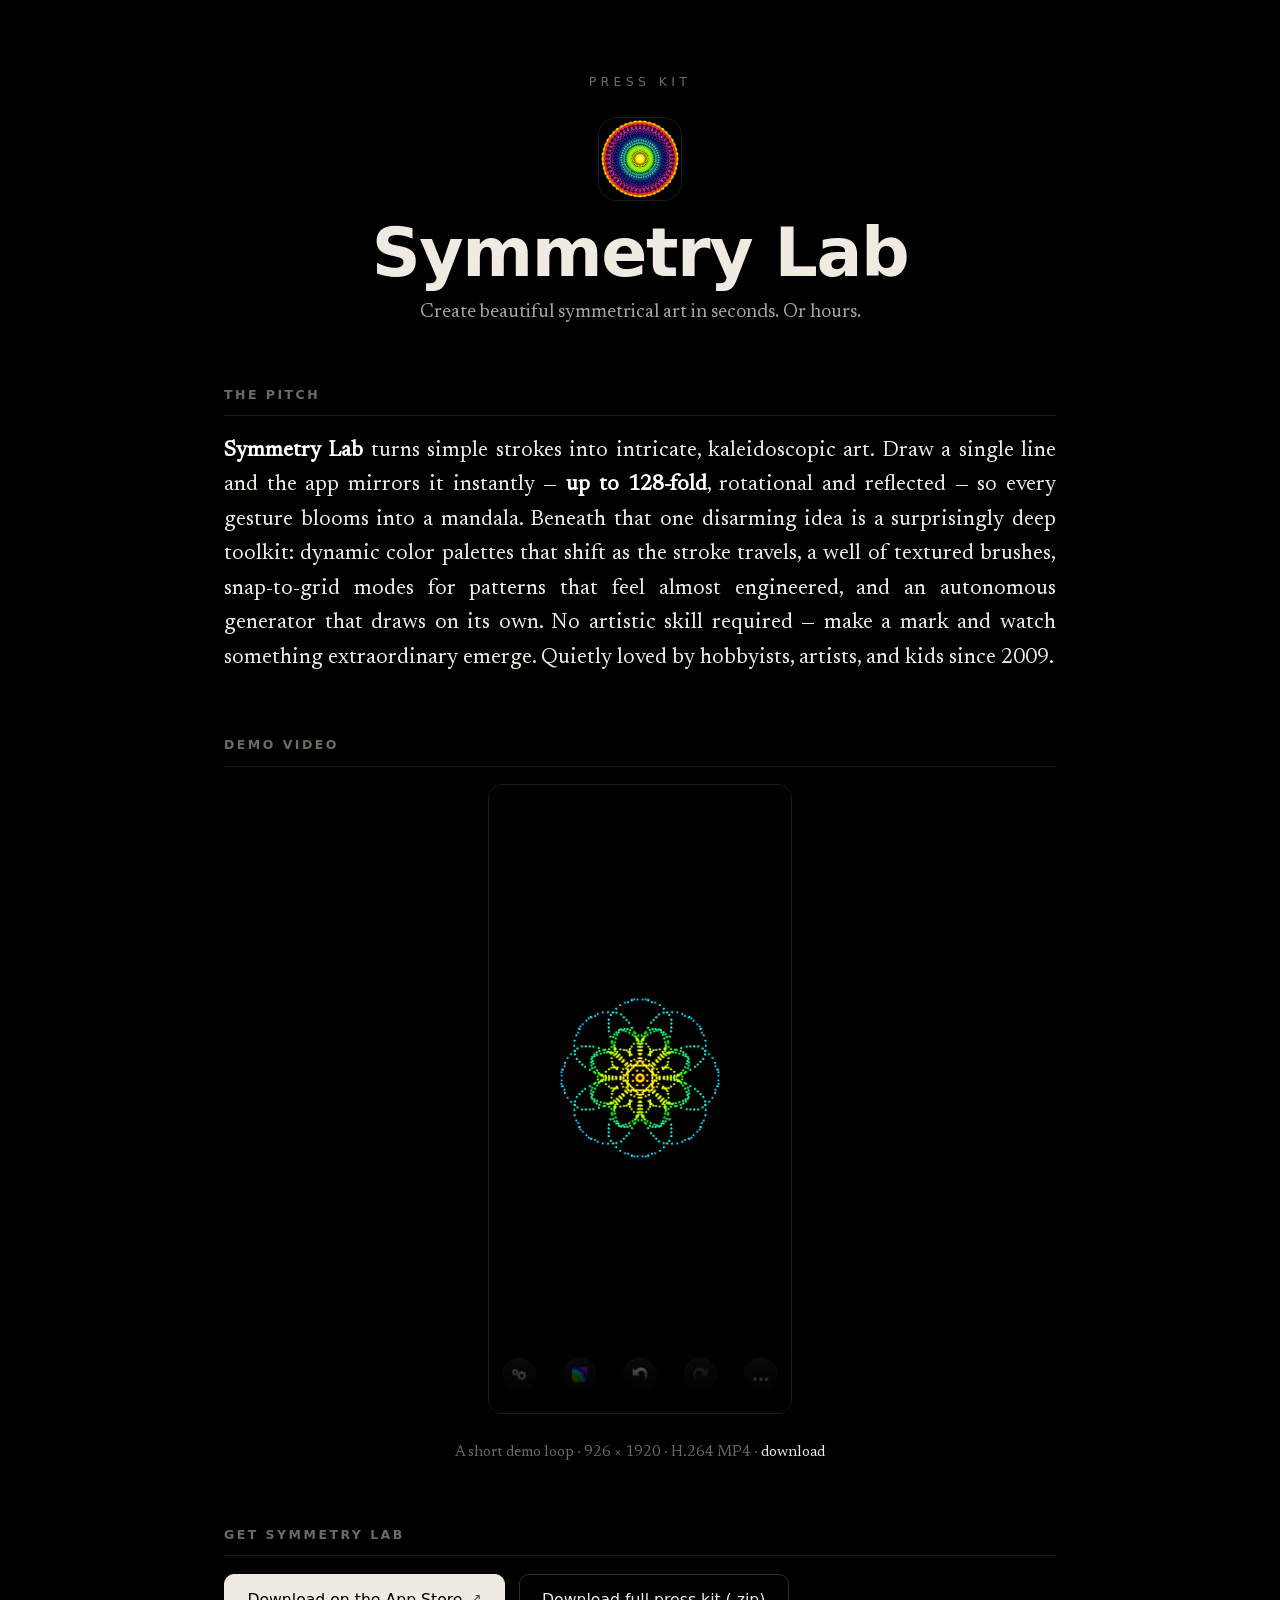
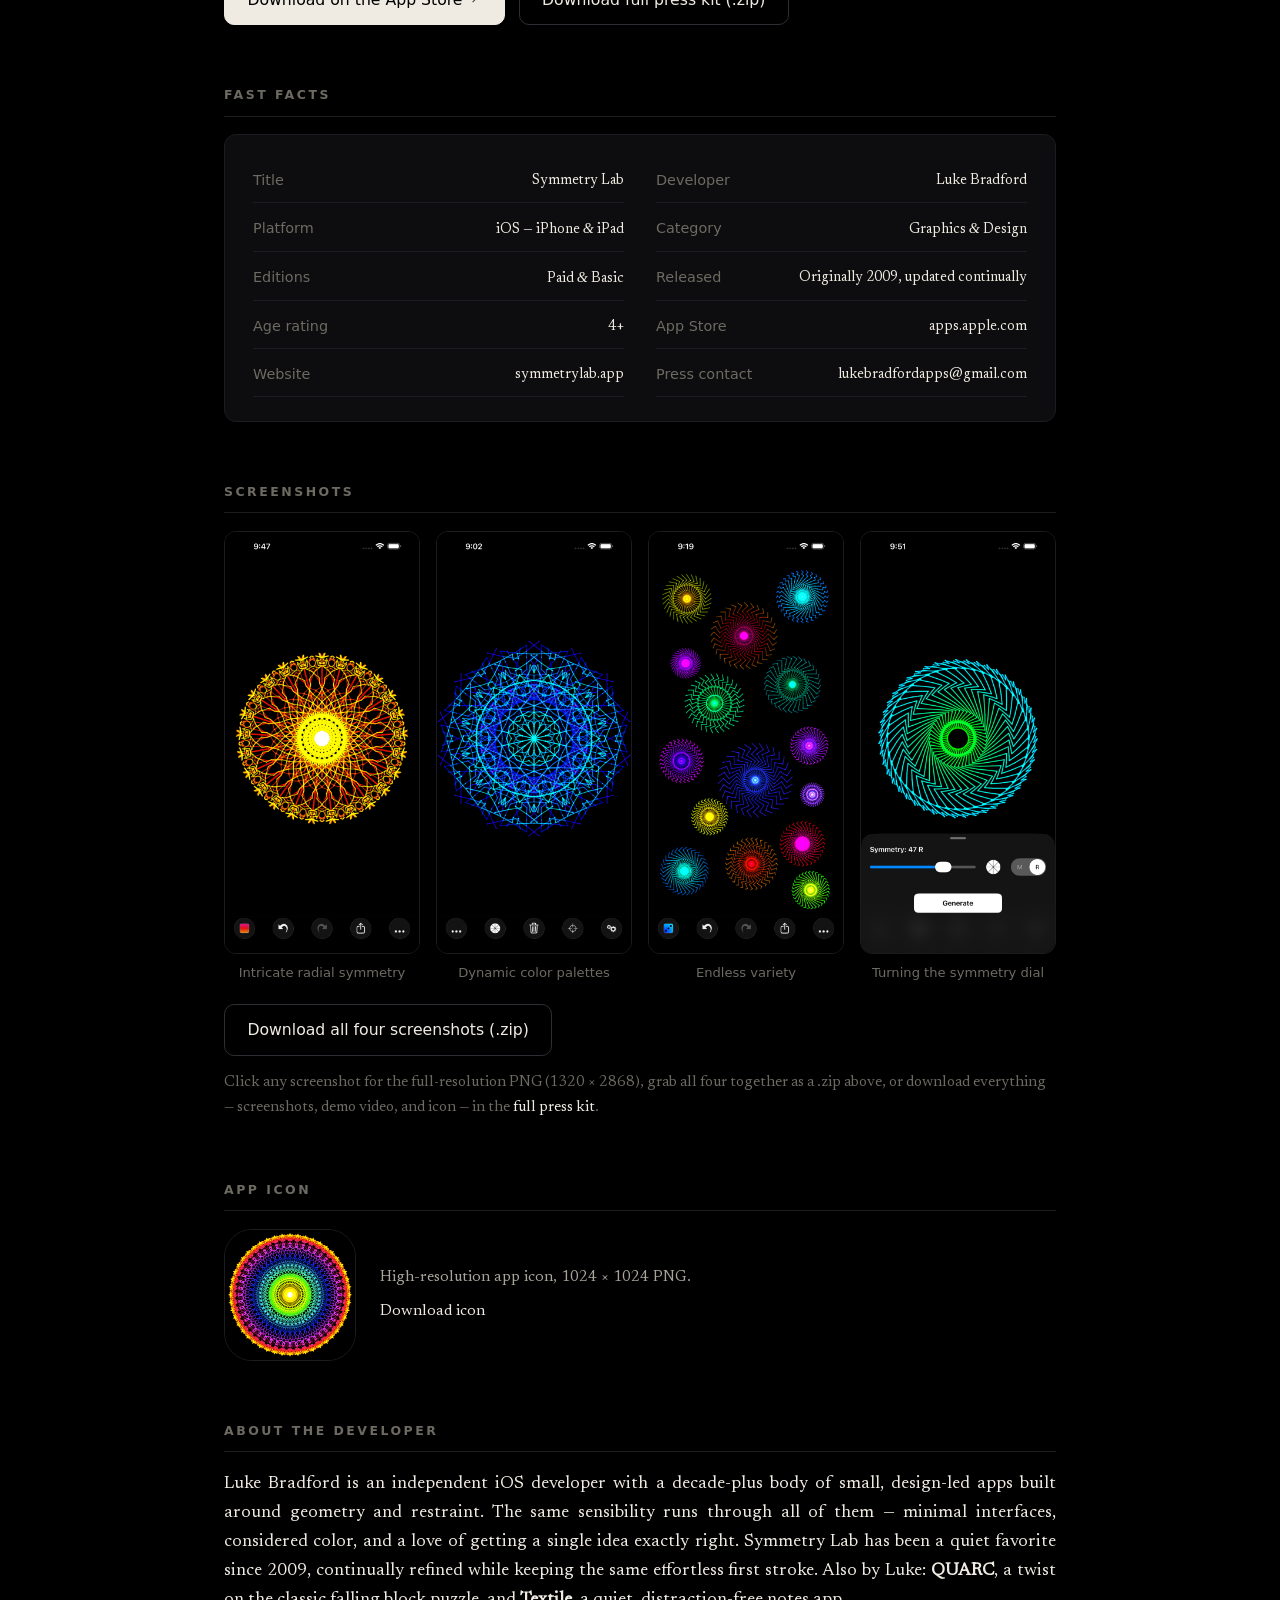
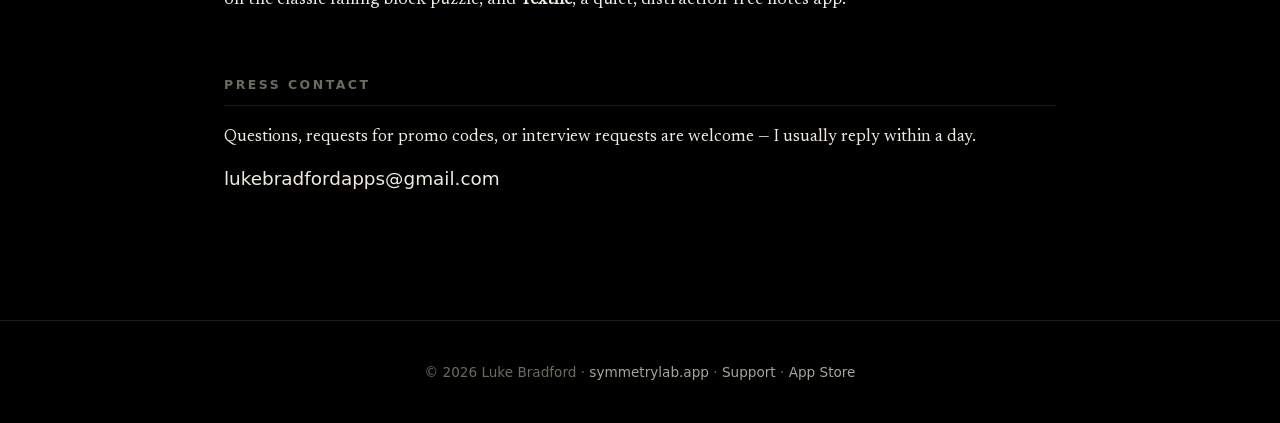
==== press/index.html @ aeed2c5f "Add press kit" ====
<!doctype html>
<html lang="en">
<head>
    <meta charset="UTF-8">
    <meta name="viewport" content="width=device-width, initial-scale=1.0">
    <title>Symmetry Lab — Press Kit</title>
    <meta name="description" content="Press kit for Symmetry Lab, an iOS app that turns simple strokes into intricate symmetrical art. Pitch, screenshots, demo video, app icon, and developer info — everything you need to write about the app.">
    <link rel="canonical" href="https://symmetrylab.app/press/">
    <link rel="icon" href="/assets/images/favicon.ico">
    <link rel="apple-touch-icon" href="/assets/images/icon-180.png">

    <!-- Social / link previews (this page gets shared between editors) -->
    <meta property="og:type" content="website">
    <meta property="og:url" content="https://symmetrylab.app/press/">
    <meta property="og:title" content="Symmetry Lab — Press Kit">
    <meta property="og:description" content="An iOS app that turns simple strokes into intricate symmetrical art. Pitch, screenshots, demo video, icon, and contact — all in one place.">
    <meta property="og:image" content="https://symmetrylab.app/assets/images/og-image.png">
    <meta name="twitter:card" content="summary_large_image">
    <meta name="twitter:title" content="Symmetry Lab — Press Kit">
    <meta name="twitter:description" content="Everything you need to write about Symmetry Lab.">
    <meta name="twitter:image" content="https://symmetrylab.app/assets/images/og-image.png">
    <meta name="theme-color" content="#000000">

    <style>
        @font-face {
            font-family: 'Newsreader';
            font-style: normal;
            font-weight: 400;
            font-display: swap;
            src: url('/assets/fonts/newsreader.woff2') format('woff2');
        }

        * { margin: 0; padding: 0; box-sizing: border-box; }

        :root {
            --bg:          #000000;
            --card:        #0d0d0f;
            --ink:         #f0ebe2;
            --ink-dim:     #a9a49b;
            --ink-muted:   #6d6a62;
            --rule:        #1c1c20;
            --rule-strong: #2e2e34;

            --font-display: -apple-system, BlinkMacSystemFont, "SF Pro Display", "Segoe UI", system-ui, sans-serif;
            --font-body:    'Newsreader', Georgia, 'Times New Roman', serif;
        }

        html { scroll-behavior: smooth; }
        @media (prefers-reduced-motion: reduce) { html { scroll-behavior: auto; } }

        body {
            font-family: var(--font-body);
            background: var(--bg);
            color: var(--ink);
            min-height: 100vh;
            font-size: 1.0625rem;
            line-height: 1.65;
            -webkit-font-smoothing: antialiased;
            -moz-osx-font-smoothing: grayscale;
            text-rendering: optimizeLegibility;
        }

        a { color: var(--ink); text-decoration: none; text-underline-offset: 0.2em; }
        a:hover { text-decoration: underline; text-decoration-color: var(--ink-dim); }
        ::selection { background: var(--ink); color: var(--bg); }

        /* ---------- header ---------- */
        header {
            text-align: center;
            padding: 4.5rem 1.5rem 1rem;
        }
        header .eyebrow {
            font-family: var(--font-display);
            font-size: 0.78rem;
            letter-spacing: 0.35em;
            text-transform: uppercase;
            color: var(--ink-muted);
            margin-bottom: 1.5rem;
        }
        header .app-icon {
            display: block;
            width: 84px;
            height: 84px;
            margin: 0 auto 1.1rem;
            border-radius: 19px;
            border: 1px solid var(--rule);
        }
        header .wordmark {
            font-family: var(--font-display);
            font-weight: 600;
            letter-spacing: -0.02em;
            font-size: clamp(2.75rem, 7vw, 4.25rem);
            line-height: 1.02;
        }
        header .tagline {
            font-size: 1.2rem;
            color: var(--ink-dim);
            margin-top: 0.6rem;
        }

        /* ---------- layout ---------- */
        main {
            max-width: 880px;
            margin: 0 auto;
            padding: 2.5rem 1.5rem 4rem;
        }
        section { margin-bottom: 3.75rem; }

        h2 {
            font-family: var(--font-display);
            font-size: 0.78rem;
            font-weight: 600;
            letter-spacing: 0.2em;
            text-transform: uppercase;
            color: var(--ink-muted);
            margin-bottom: 1.1rem;
            padding-bottom: 0.6rem;
            border-bottom: 1px solid var(--rule);
        }

        .pitch {
            font-size: 1.35rem;
            line-height: 1.6;
            color: var(--ink);
            text-align: justify;
        }
        .pitch strong { color: #fff; font-weight: 600; }

        /* classic italic ampersand */
        .amp {
            font-family: Baskerville, "Goudy Old Style", Palatino, "Book Antiqua", Georgia, serif;
            font-style: italic;
            font-weight: 400;
        }

        /* ---------- buttons ---------- */
        .actions {
            display: flex;
            flex-wrap: wrap;
            gap: 0.85rem;
            margin-top: 0.5rem;
        }
        .btn {
            font-family: var(--font-display);
            display: inline-flex;
            align-items: center;
            gap: 0.5rem;
            padding: 0.75rem 1.4rem;
            border: 1px solid var(--rule-strong);
            border-radius: 10px;
            color: var(--ink);
            font-size: 0.98rem;
            font-weight: 500;
            transition: background 0.2s, border-color 0.2s, color 0.2s;
        }
        .btn:hover { text-decoration: none; }
        .btn-primary { background: var(--ink); color: #000; border-color: var(--ink); }
        .btn-primary:hover { background: #fff; border-color: #fff; }
        .btn-ghost:hover { background: #14141a; border-color: #4a4a55; }
        .btn .arrow { font-size: 0.85em; opacity: 0.7; }

        /* ---------- fast facts ---------- */
        .facts {
            display: grid;
            grid-template-columns: repeat(auto-fit, minmax(240px, 1fr));
            gap: 0.25rem 2rem;
            background: var(--card);
            border: 1px solid var(--rule);
            border-radius: 12px;
            padding: 1.5rem 1.75rem;
        }
        .facts .row {
            display: flex;
            flex-wrap: wrap;
            justify-content: space-between;
            gap: 0.15rem 1rem;
            padding: 0.6rem 0;
            border-bottom: 1px solid var(--rule);
        }
        .facts .row .k { font-family: var(--font-display); color: var(--ink-muted); font-size: 0.9rem; white-space: nowrap; }
        .facts .row .v { color: var(--ink); font-size: 0.9rem; text-align: right; min-width: 0; overflow-wrap: anywhere; }

        /* ---------- screenshots ---------- */
        .shots {
            display: grid;
            grid-template-columns: repeat(auto-fit, minmax(170px, 1fr));
            gap: 1rem;
        }
        .shots figure { margin: 0; display: flex; flex-direction: column; gap: 0.5rem; }
        .shots a {
            display: block;
            border-radius: 12px;
            overflow: hidden;
            border: 1px solid var(--rule);
            transition: border-color 0.2s, transform 0.2s;
        }
        .shots a:hover { border-color: #4a4a55; transform: translateY(-2px); }
        .shots img { display: block; width: 100%; height: auto; }
        .shots figcaption { font-family: var(--font-display); font-size: 0.82rem; color: var(--ink-muted); text-align: center; }
        .hint { font-size: 0.95rem; color: var(--ink-muted); margin-top: 0.9rem; }

        /* ---------- video ---------- */
        .video-wrap { text-align: center; }
        video {
            max-width: 100%;
            max-height: 70vh;
            border-radius: 14px;
            border: 1px solid var(--rule);
            background: #000;
        }

        /* ---------- icon ---------- */
        .icon-block {
            display: flex;
            align-items: center;
            gap: 1.5rem;
            flex-wrap: wrap;
        }
        .icon-block img {
            width: 132px;
            height: 132px;
            border-radius: 28px;
            border: 1px solid var(--rule);
        }
        .icon-block .meta { color: var(--ink-dim); font-size: 0.98rem; }
        .icon-block .meta a { display: inline-block; margin-top: 0.5rem; }

        /* ---------- developer / contact ---------- */
        .bio { font-size: 1.1rem; color: var(--ink); text-align: justify; }
        #contact p { text-align: justify; }
        .contact-email { font-family: var(--font-display); font-size: 1.15rem; font-weight: 500; }

        footer {
            font-family: var(--font-display);
            text-align: center;
            padding: 2.5rem 1.5rem;
            font-size: 0.85rem;
            color: var(--ink-muted);
            border-top: 1px solid var(--rule);
        }
        footer a { color: var(--ink-dim); }

        @media (max-width: 520px) {
            header { padding-top: 3rem; }
            .pitch { font-size: 1.15rem; }
        }
    </style>
</head>
<body>
    <header>
        <p class="eyebrow">Press Kit</p>
        <img class="app-icon" src="assets/symmetry-lab-app-icon-1024.png" alt="Symmetry Lab app icon" width="84" height="84">
        <h1 class="wordmark">Symmetry Lab</h1>
        <p class="tagline">Create beautiful symmetrical art in seconds. Or hours.</p>
    </header>

    <main>
        <!-- One-paragraph pitch -->
        <section id="pitch">
            <h2>The Pitch</h2>
            <p class="pitch"><strong>Symmetry Lab</strong> turns simple strokes into intricate, kaleidoscopic art. Draw a single line and the app mirrors it instantly — <strong>up to 128-fold</strong>, rotational and reflected — so every gesture blooms into a mandala. Beneath that one disarming idea is a surprisingly deep toolkit: dynamic color palettes that shift as the stroke travels, a well of textured brushes, snap-to-grid modes for patterns that feel almost engineered, and an autonomous generator that draws on its own. No artistic skill required — make a mark and watch something extraordinary emerge. Quietly loved by hobbyists, artists, and kids since 2009.</p>
        </section>

        <!-- Demo video -->
        <section id="video">
            <h2>Demo Video</h2>
            <div class="video-wrap">
                <video controls autoplay muted loop playsinline preload="auto" poster="assets/symmetry-lab-demo-poster.jpg">
                    <source src="assets/symmetry-lab-demo.mp4" type="video/mp4">
                    <p>Your browser can't play this clip inline. <a href="assets/symmetry-lab-demo.mp4">Download the demo video (MP4)</a>.</p>
                </video>
                <p class="hint">A short demo loop · 926 × 1920 · H.264 MP4 · <a href="assets/symmetry-lab-demo.mp4" download>download</a></p>
            </div>
        </section>

        <!-- Download / links -->
        <section id="get">
            <h2>Get Symmetry Lab</h2>
            <div class="actions">
                <a class="btn btn-primary" href="https://apps.apple.com/us/app/symmetry-lab/id327084012">Download on the App Store <span class="arrow">↗</span></a>
                <a class="btn btn-ghost" href="symmetry-lab-press-kit.zip" download>Download full press kit (.zip)</a>
            </div>
        </section>

        <!-- Fast facts -->
        <section id="facts">
            <h2>Fast Facts</h2>
            <div class="facts">
                <div class="row"><span class="k">Title</span> <span class="v">Symmetry Lab</span></div>
                <div class="row"><span class="k">Developer</span> <span class="v">Luke Bradford</span></div>
                <div class="row"><span class="k">Platform</span> <span class="v">iOS — iPhone <span class="amp">&amp;</span> iPad</span></div>
                <div class="row"><span class="k">Category</span> <span class="v">Graphics <span class="amp">&amp;</span> Design</span></div>
                <div class="row"><span class="k">Editions</span> <span class="v">Paid <span class="amp">&amp;</span> Basic</span></div>
                <div class="row"><span class="k">Released</span> <span class="v">Originally 2009, updated continually</span></div>
                <div class="row"><span class="k">Age rating</span> <span class="v">4+</span></div>
                <div class="row"><span class="k">App Store</span> <span class="v"><a href="https://apps.apple.com/us/app/symmetry-lab/id327084012">apps.apple.com</a></span></div>
                <div class="row"><span class="k">Website</span> <span class="v"><a href="https://symmetrylab.app">symmetrylab.app</a></span></div>
                <div class="row"><span class="k">Press contact</span> <span class="v"><a href="mailto:lukebradfordapps@gmail.com">lukebradfordapps@gmail.com</a></span></div>
            </div>
        </section>

        <!-- Screenshots -->
        <section id="screenshots">
            <h2>Screenshots</h2>
            <div class="shots">
                <figure>
                    <a href="assets/screenshots/symmetry-lab-01-radial.png" target="_blank" rel="noopener">
                        <img src="assets/screenshots/symmetry-lab-01-radial.png" alt="Symmetry Lab — an intricate orange-and-yellow radial mandala on black" loading="lazy">
                    </a>
                    <figcaption>Intricate radial symmetry</figcaption>
                </figure>
                <figure>
                    <a href="assets/screenshots/symmetry-lab-02-color.png" target="_blank" rel="noopener">
                        <img src="assets/screenshots/symmetry-lab-02-color.png" alt="Symmetry Lab — a cool blue crystalline mandala" loading="lazy">
                    </a>
                    <figcaption>Dynamic color palettes</figcaption>
                </figure>
                <figure>
                    <a href="assets/screenshots/symmetry-lab-03-variety.png" target="_blank" rel="noopener">
                        <img src="assets/screenshots/symmetry-lab-03-variety.png" alt="Symmetry Lab — a field of many small multicolored pinwheel patterns" loading="lazy">
                    </a>
                    <figcaption>Endless variety</figcaption>
                </figure>
                <figure>
                    <a href="assets/screenshots/symmetry-lab-04-symmetry-dial.png" target="_blank" rel="noopener">
                        <img src="assets/screenshots/symmetry-lab-04-symmetry-dial.png" alt="Symmetry Lab — a cyan-and-green pattern with the symmetry dial set to 47-fold" loading="lazy">
                    </a>
                    <figcaption>Turning the symmetry dial</figcaption>
                </figure>
            </div>
            <div class="actions" style="margin-top:1.25rem;">
                <a class="btn btn-ghost" href="symmetry-lab-screenshots.zip" download>Download all four screenshots (.zip)</a>
            </div>
            <p class="hint">Click any screenshot for the full-resolution PNG (1320 × 2868), grab all four together as a .zip above, or download everything — screenshots, demo video, and icon — in the <a href="symmetry-lab-press-kit.zip" download>full press kit</a>.</p>
        </section>

        <!-- App icon -->
        <section id="icon">
            <h2>App Icon</h2>
            <div class="icon-block">
                <img src="assets/symmetry-lab-app-icon-1024.png" alt="Symmetry Lab app icon">
                <div class="meta">
                    High-resolution app icon, 1024 × 1024 PNG.<br>
                    <a href="assets/symmetry-lab-app-icon-1024.png" download>Download icon</a>
                </div>
            </div>
        </section>

        <!-- Developer -->
        <section id="developer">
            <h2>About the Developer</h2>
            <p class="bio">Luke Bradford is an independent iOS developer with a decade-plus body of small, design-led apps built around geometry and restraint. The same sensibility runs through all of them — minimal interfaces, considered color, and a love of getting a single idea exactly right. Symmetry Lab has been a quiet favorite since 2009, continually refined while keeping the same effortless first stroke. Also by Luke: <a href="https://quarc.app" style="font-weight:600">QUARC</a>, a twist on the classic falling block puzzle, and <a href="https://apps.apple.com/us/app/textile-minimal-notes/id1304075165" style="font-weight:600">Textile</a>, a quiet, distraction-free notes app.</p>
        </section>

        <!-- Contact -->
        <section id="contact">
            <h2>Press Contact</h2>
            <p>Questions, requests for promo codes, or interview requests are welcome — I usually reply within a day.</p>
            <p style="margin-top:0.75rem;"><a class="contact-email" href="mailto:lukebradfordapps@gmail.com">lukebradfordapps@gmail.com</a></p>
        </section>
    </main>

    <footer>
        &copy; 2026 Luke Bradford · <a href="https://symmetrylab.app">symmetrylab.app</a> · <a href="/support.html">Support</a> · <a href="https://apps.apple.com/us/app/symmetry-lab/id327084012">App Store</a>
    </footer>
</body>
</html>
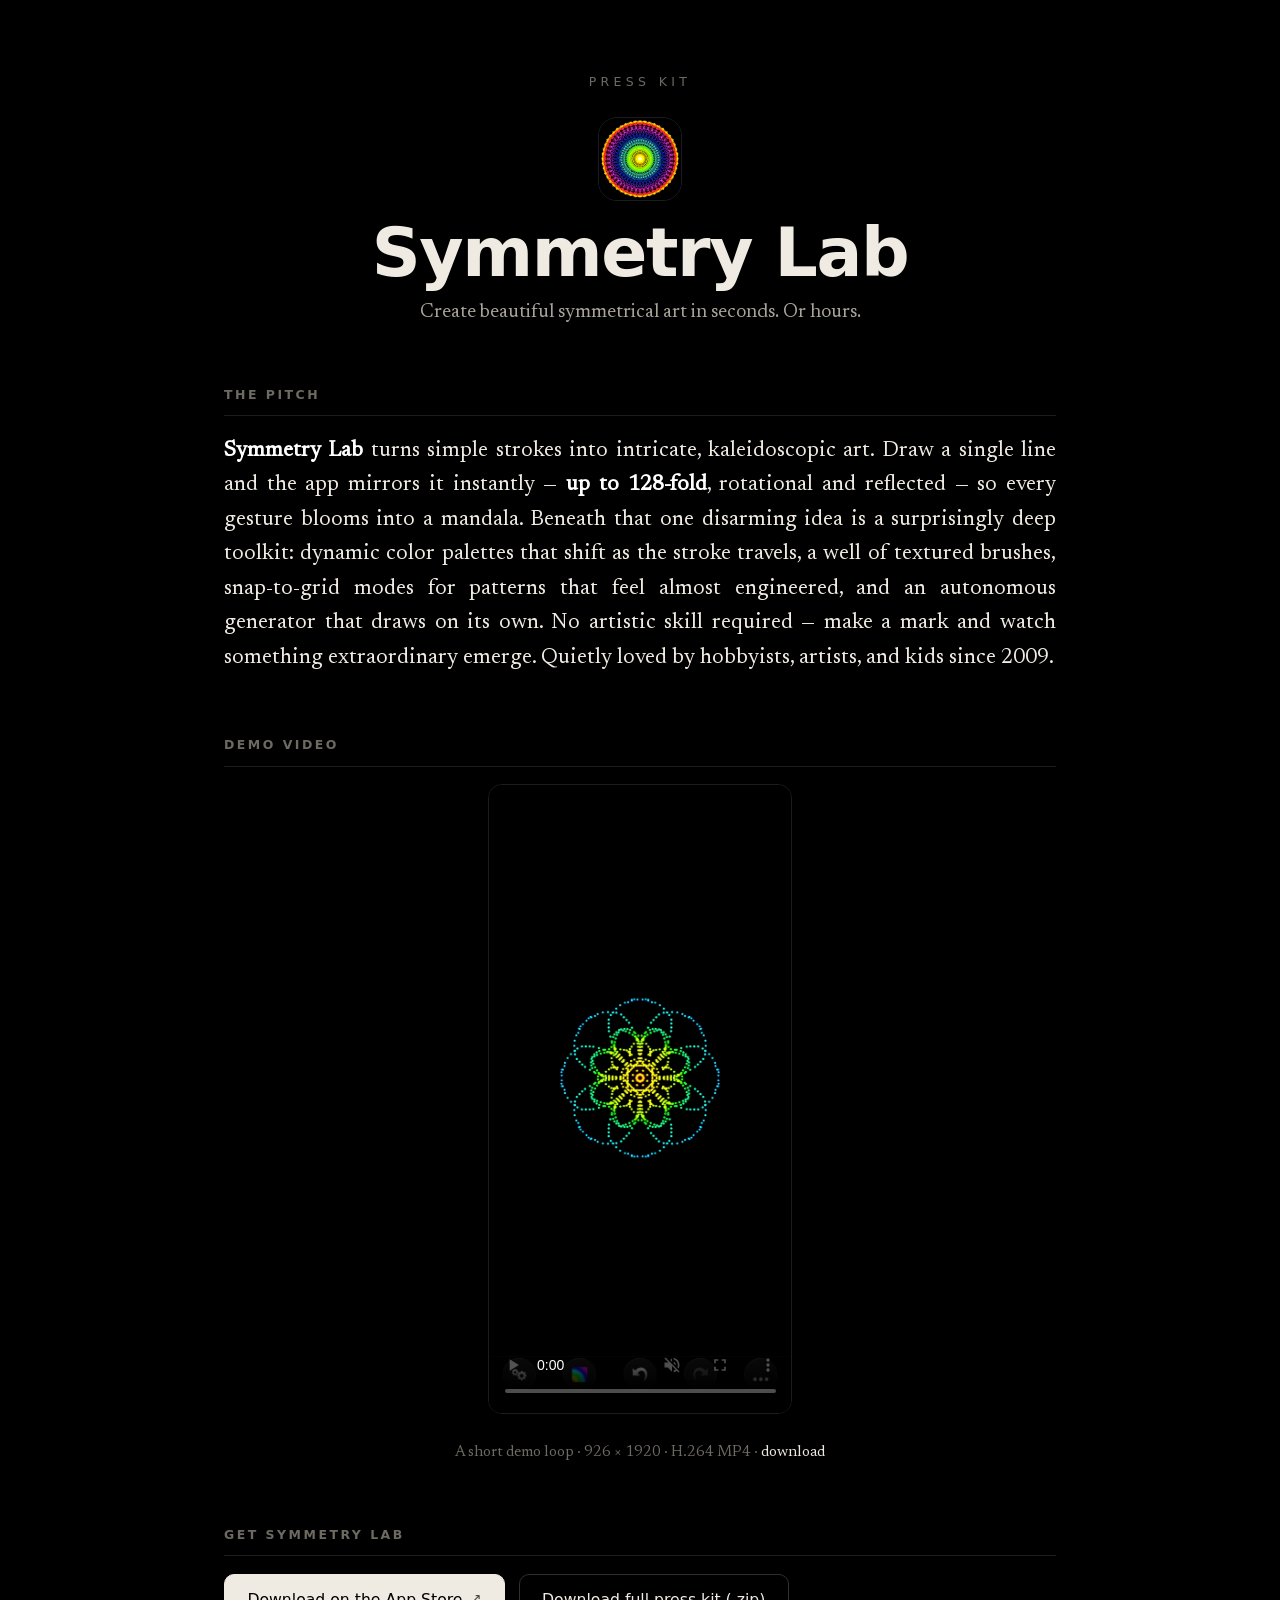
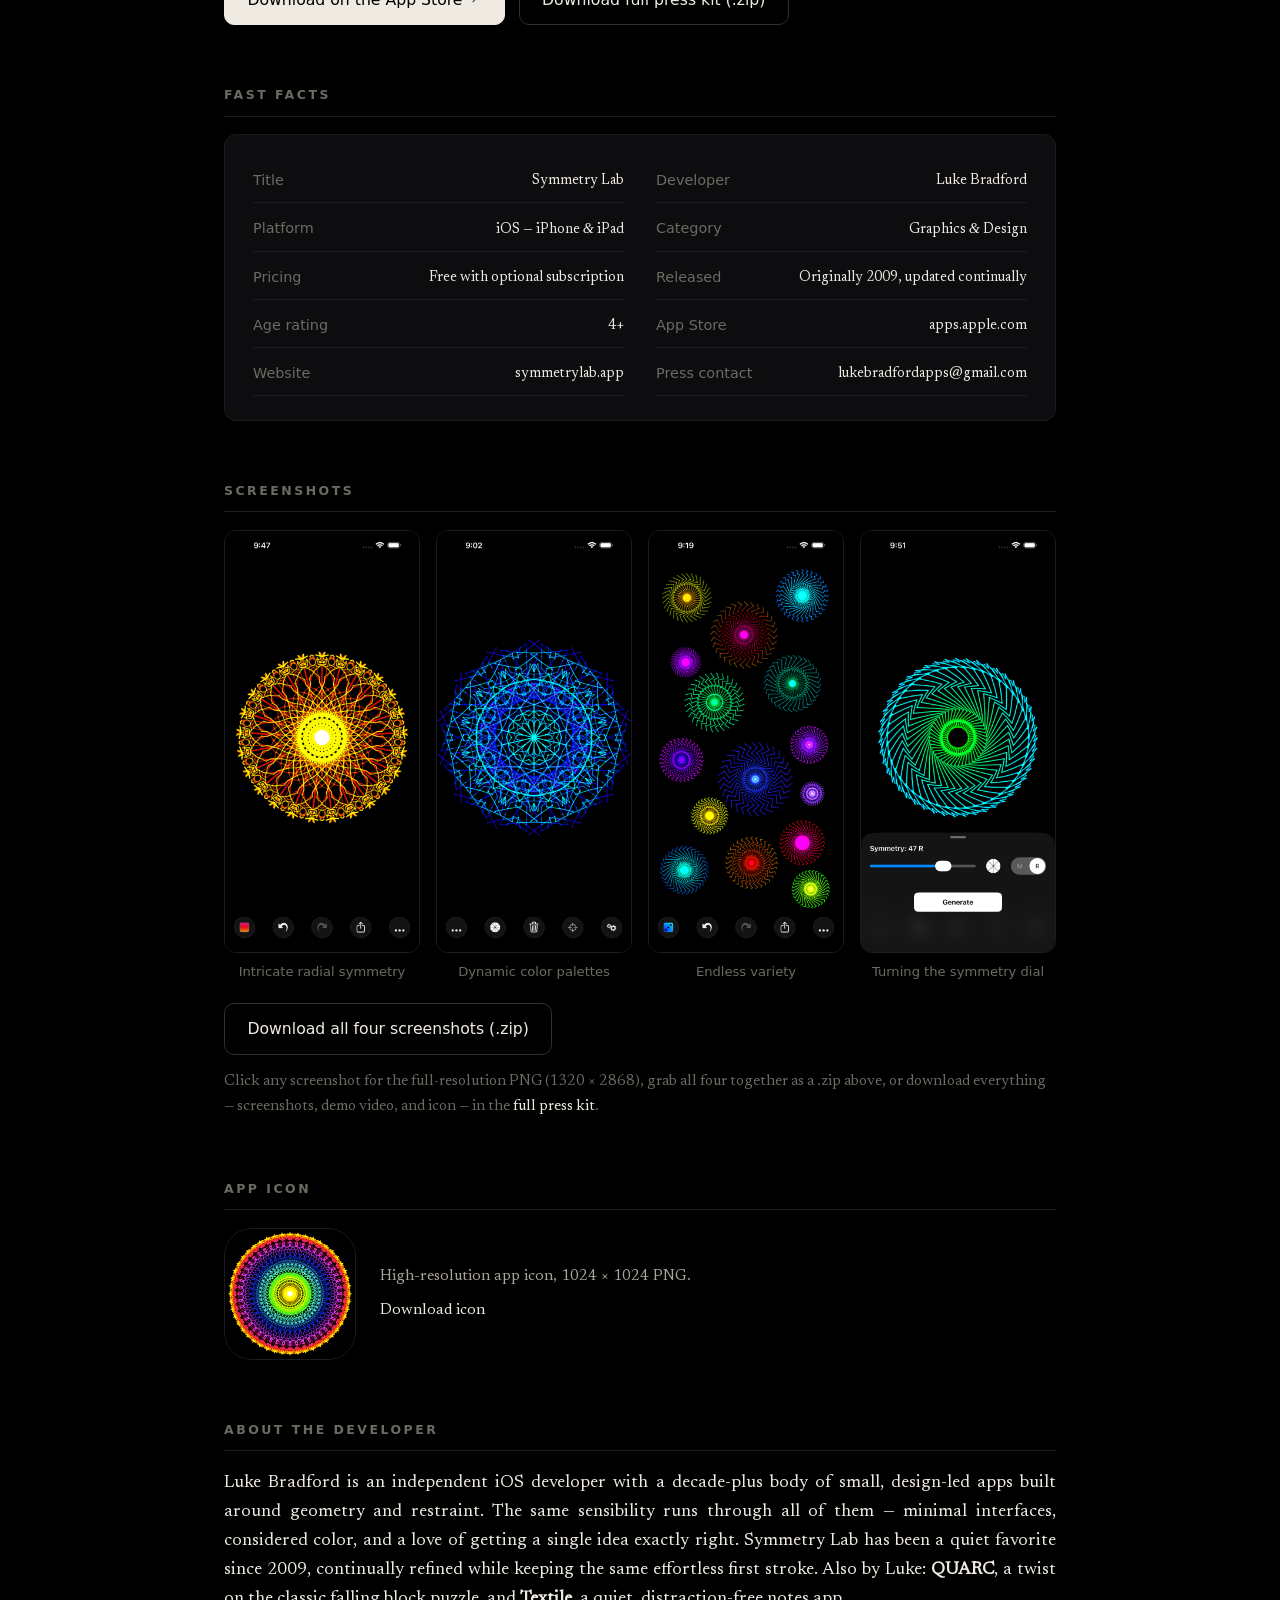
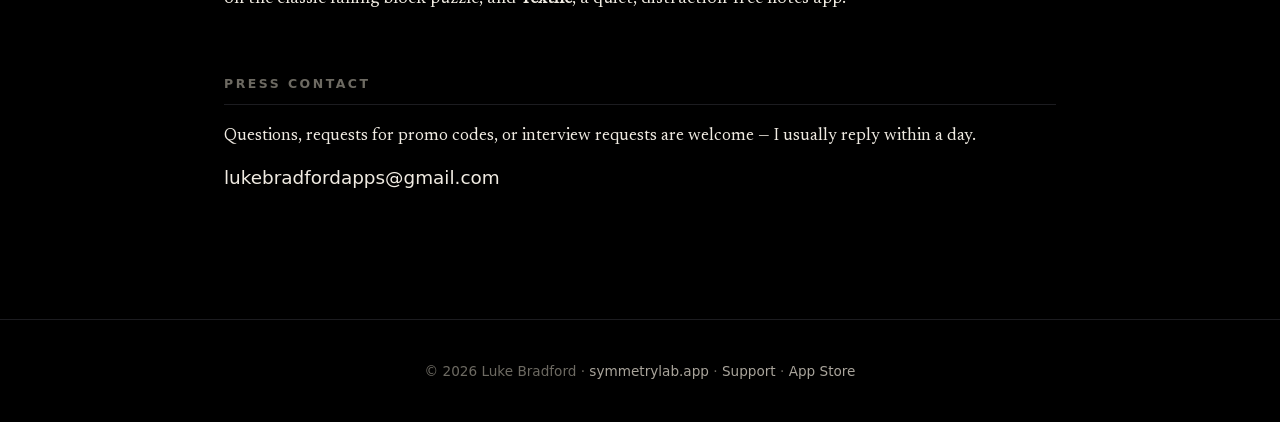
==== commit 31527a4c: "Update press kit" ====
--- a/press/index.html
+++ b/press/index.html
@@ -290,7 +290,7 @@
                 <div class="row"><span class="k">Developer</span> <span class="v">Luke Bradford</span></div>
                 <div class="row"><span class="k">Platform</span> <span class="v">iOS — iPhone <span class="amp">&amp;</span> iPad</span></div>
                 <div class="row"><span class="k">Category</span> <span class="v">Graphics <span class="amp">&amp;</span> Design</span></div>
-                <div class="row"><span class="k">Editions</span> <span class="v">Paid <span class="amp">&amp;</span> Basic</span></div>
+                <div class="row"><span class="k">Pricing</span> <span class="v">Free with optional subscription</span></div>
                 <div class="row"><span class="k">Released</span> <span class="v">Originally 2009, updated continually</span></div>
                 <div class="row"><span class="k">Age rating</span> <span class="v">4+</span></div>
                 <div class="row"><span class="k">App Store</span> <span class="v"><a href="https://apps.apple.com/us/app/symmetry-lab/id327084012">apps.apple.com</a></span></div>
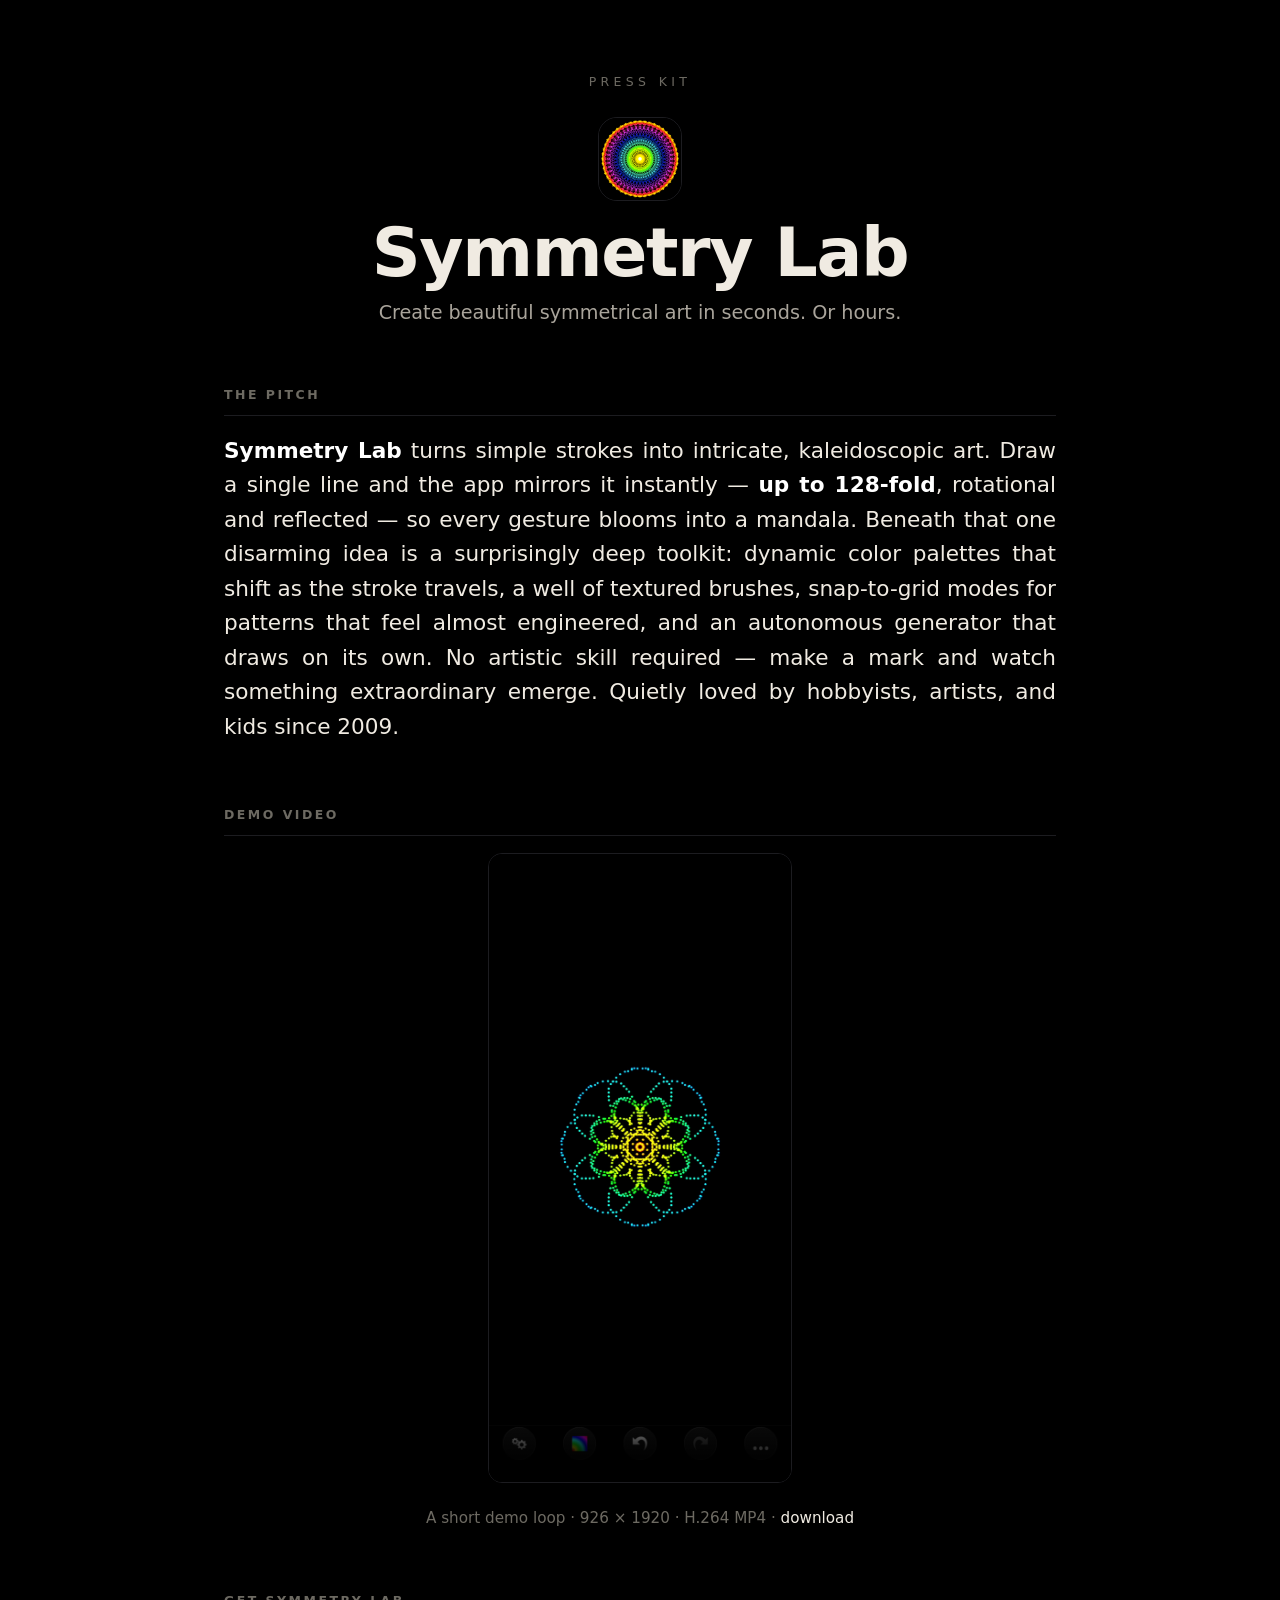
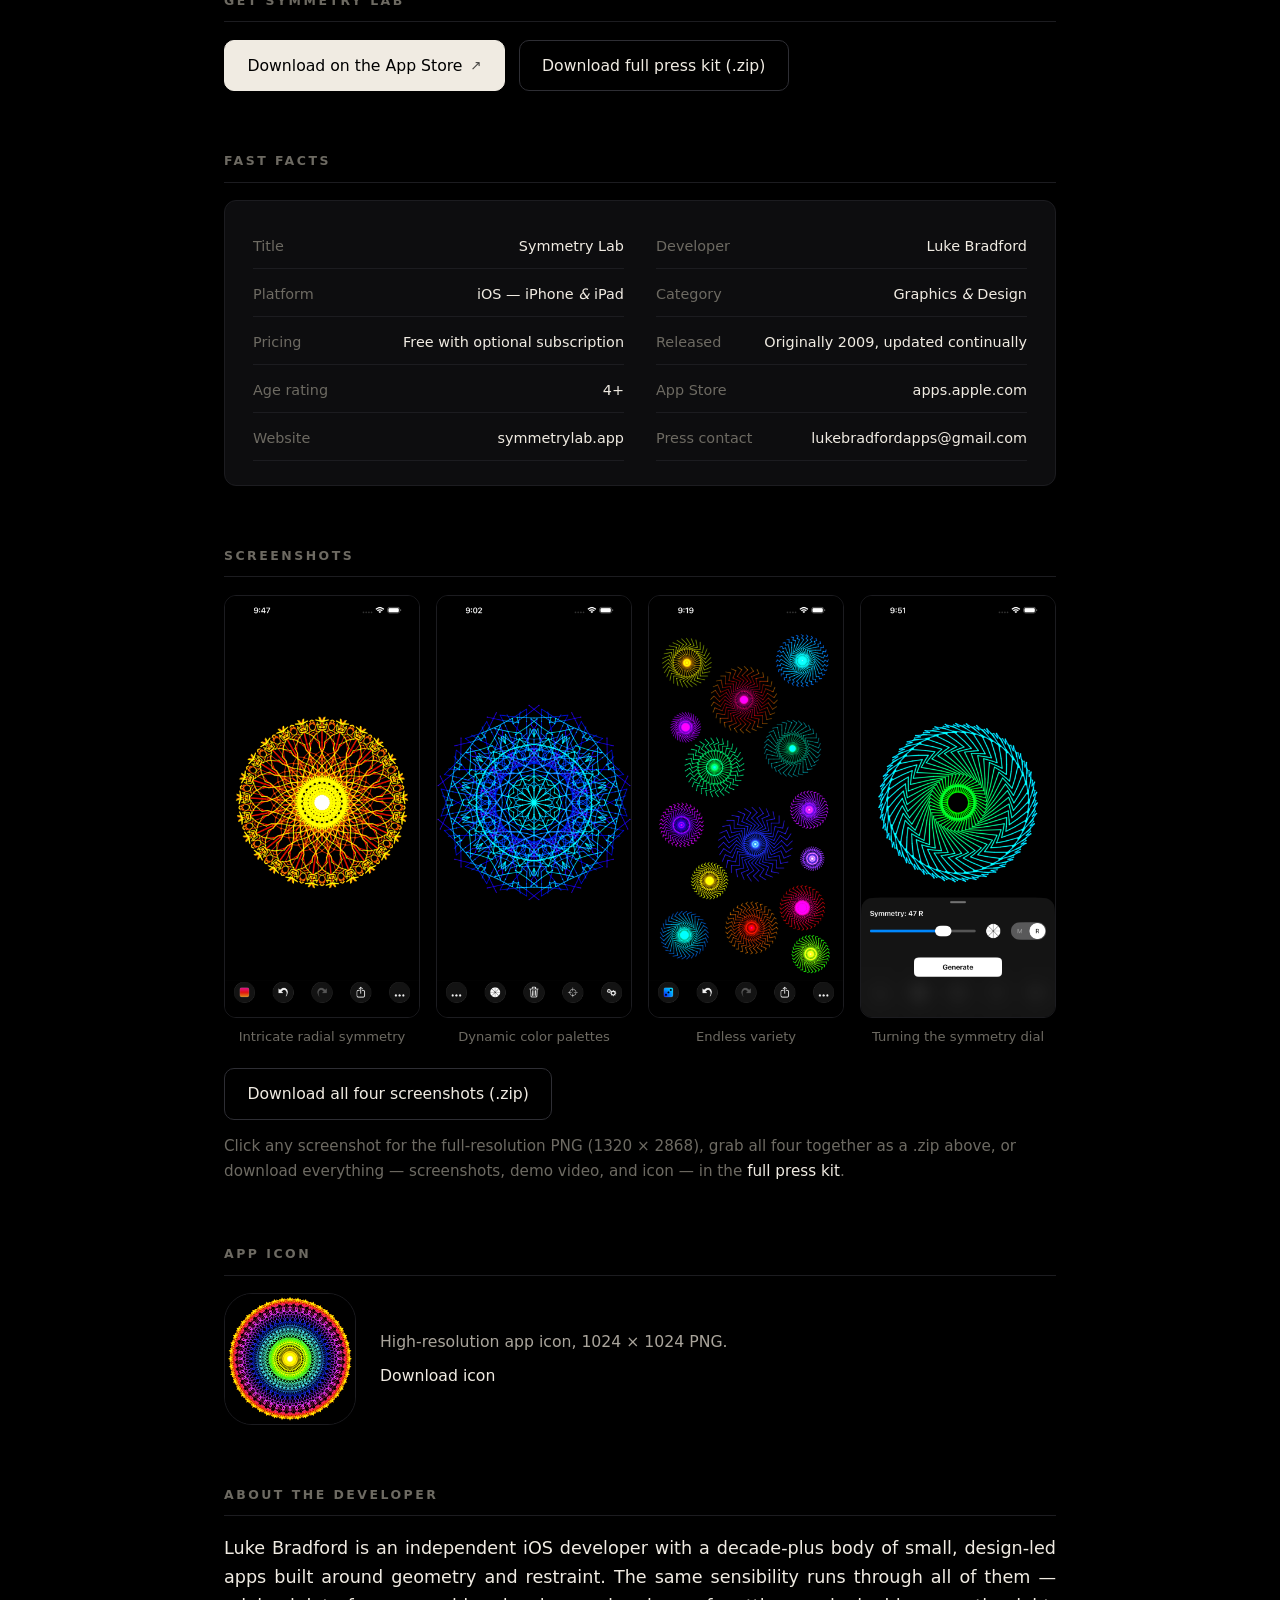
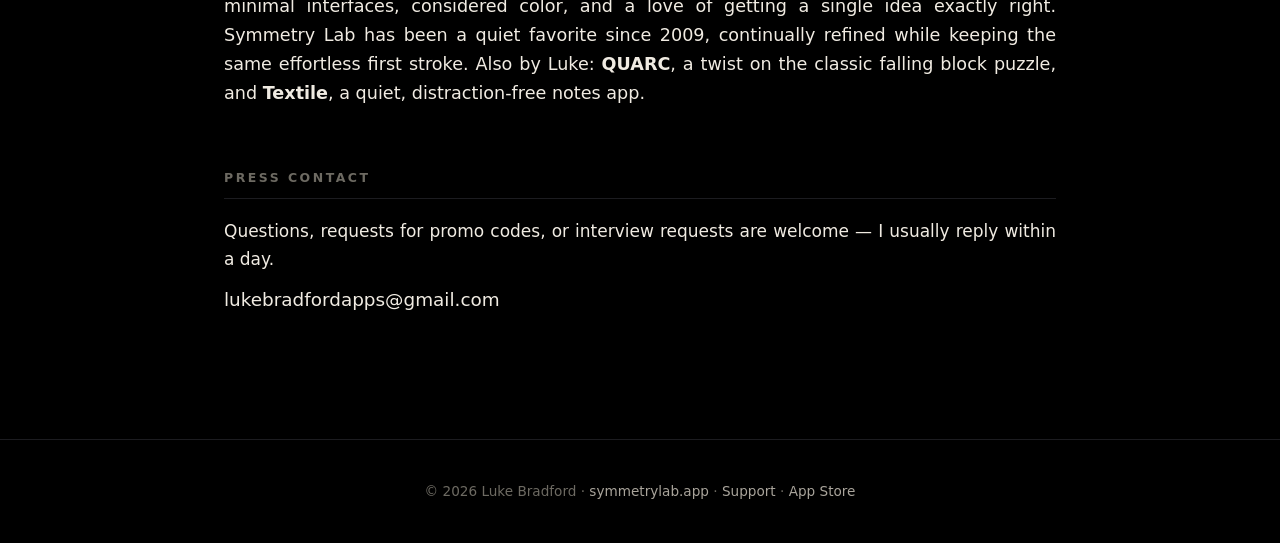
==== commit 8e8fc4ac: "Sans serif font throughout" ====
--- a/press/index.html
+++ b/press/index.html
@@ -14,22 +14,14 @@
     <meta property="og:url" content="https://symmetrylab.app/press/">
     <meta property="og:title" content="Symmetry Lab — Press Kit">
     <meta property="og:description" content="An iOS app that turns simple strokes into intricate symmetrical art. Pitch, screenshots, demo video, icon, and contact — all in one place.">
-    <meta property="og:image" content="https://symmetrylab.app/assets/images/og-image.png">
+    <meta property="og:image" content="https://symmetrylab.app/assets/images/og-image.png?v=2">
     <meta name="twitter:card" content="summary_large_image">
     <meta name="twitter:title" content="Symmetry Lab — Press Kit">
     <meta name="twitter:description" content="Everything you need to write about Symmetry Lab.">
-    <meta name="twitter:image" content="https://symmetrylab.app/assets/images/og-image.png">
+    <meta name="twitter:image" content="https://symmetrylab.app/assets/images/og-image.png?v=2">
     <meta name="theme-color" content="#000000">
 
     <style>
-        @font-face {
-            font-family: 'Newsreader';
-            font-style: normal;
-            font-weight: 400;
-            font-display: swap;
-            src: url('/assets/fonts/newsreader.woff2') format('woff2');
-        }
-
         * { margin: 0; padding: 0; box-sizing: border-box; }
 
         :root {
@@ -42,7 +34,7 @@
             --rule-strong: #2e2e34;
 
             --font-display: -apple-system, BlinkMacSystemFont, "SF Pro Display", "Segoe UI", system-ui, sans-serif;
-            --font-body:    'Newsreader', Georgia, 'Times New Roman', serif;
+            --font-body:    -apple-system, BlinkMacSystemFont, "SF Pro Text", "Segoe UI", system-ui, sans-serif;
         }
 
         html { scroll-behavior: smooth; }
@@ -126,9 +118,8 @@
         }
         .pitch strong { color: #fff; font-weight: 600; }
 
-        /* classic italic ampersand */
+        /* italic ampersand */
         .amp {
-            font-family: Baskerville, "Goudy Old Style", Palatino, "Book Antiqua", Georgia, serif;
             font-style: italic;
             font-weight: 400;
         }
